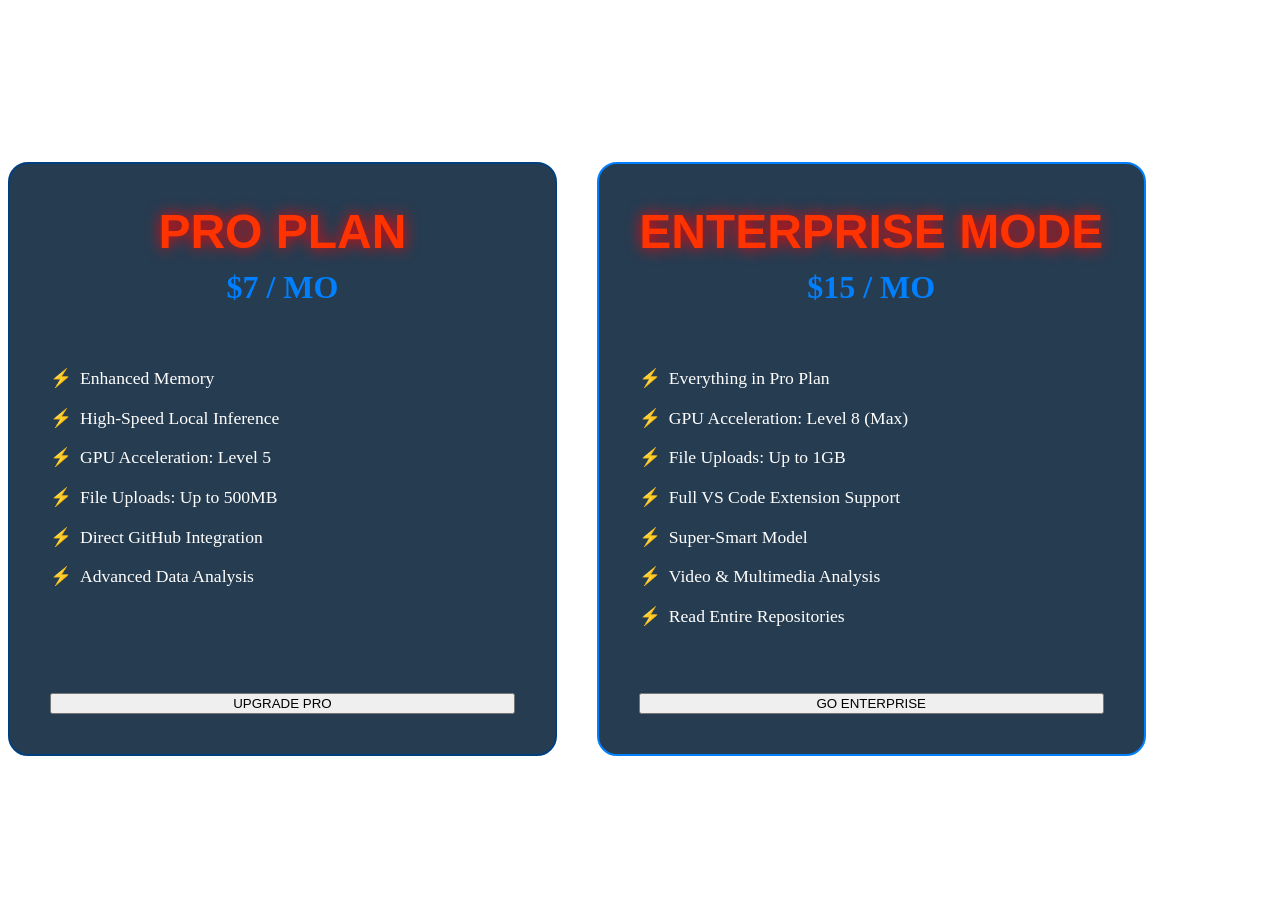
==== pages/transactions/upgrade_plan.html @ 700014f0 "Update upgrade_plan.html" ====
<!DOCTYPE html>
<html lang="en">
<head>
    <meta charset="UTF-8">
    <meta name="viewport" content="width=device-width, initial-scale=1.0">
    <title>Upgrade Your Plan</title>
    <link rel="stylesheet" href="../styles/style.css">
    <style>
        .pricing-container { display: flex; gap: 40px; justify-content: center; align-items: stretch; width: 90%; max-width: 1200px; }
        .plan-card { flex: 1; background: rgba(0, 26, 51, 0.85); border: 2px solid #004080; border-radius: 20px; padding: 40px; display: flex; flex-direction: column; transition: all 0.3s ease; }
        .plan-card:hover { border-color: #00d9ff; box-shadow: 0 0 20px rgba(0, 217, 255, 0.2); }
        .plan-header { text-align: center; margin-bottom: 20px; }
        .plan-title { font-family: 'FlameInferno', sans-serif; font-size: 3rem; color: #ff3300; text-shadow: 0 0 15px #ff0000; margin: 0; }
        .plan-price { font-size: 2rem; color: #0080ff; margin: 10px 0; font-weight: bold; }
        .feature-list { list-style: none; padding: 0; margin: 30px 0; flex-grow: 1; }
        .feature-item { color: #ffffff; font-size: 1.1rem; margin-bottom: 15px; padding-left: 30px; position: relative; line-height: 1.4; }
        .feature-item::before { content: '⚡'; position: absolute; left: 0; color: #00d9ff; }
        .cta-container { display: flex; justify-content: center; margin-top: 20px; }
        .menu-btn { width: 100%; }
    </style>
</head>
<body>
    <div id="app-wrapper">
        <div class="fire-bg-layer">
            <canvas id="fireCanvas"></canvas>
            <div class="smoke-overlay"></div>
        </div>
        <div class="content-ui">
            <div class="pricing-container">
                <div class="plan-card">
                    <div class="plan-header">
                        <h2 class="plan-title">PRO PLAN</h2>
                        <div class="plan-price">$7 / MO</div>
                    </div>
                    <ul class="feature-list">
                        <li class="feature-item">Enhanced Memory</li>
                        <li class="feature-item">High-Speed Local Inference</li>
                        <li class="feature-item">GPU Acceleration: Level 5</li>
                        <li class="feature-item">File Uploads: Up to 500MB</li>
                        <li class="feature-item">Direct GitHub Integration</li>
                        <li class="feature-item">Advanced Data Analysis</li>
                    </ul>
                    <div class="cta-container">
                        <button class="menu-btn glow-target" onclick="location.href='buy_pro.html'">UPGRADE PRO</button>
                    </div>
                </div>
                <div class="plan-card" style="border-color: #0080ff;">
                    <div class="plan-header">
                        <h2 class="plan-title">ENTERPRISE MODE</h2>
                        <div class="plan-price">$15 / MO</div>
                    </div>
                    <ul class="feature-list">
                        <li class="feature-item">Everything in Pro Plan</li>
                        <li class="feature-item">GPU Acceleration: Level 8 (Max)</li>
                        <li class="feature-item">File Uploads: Up to 1GB</li>
                        <li class="feature-item">Full VS Code Extension Support</li>
                        <li class="feature-item">Super-Smart Model</li>
                        <li class="feature-item">Video & Multimedia Analysis</li>
                        <li class="feature-item">Read Entire Repositories</li>
                    </ul>
                    <div class="cta-container">
                        <button class="menu-btn glow-target active-glow" onclick="location.href='buy_enterprise.html'">GO ENTERPRISE</button>
                    </div>
                </div>
            </div>
        </div>
        <svg style="display: none;"><defs><filter id="heat"><feTurbulence type="fractalNoise" baseFrequency="0.01 0.05" numOctaves="2" result="noise" /><feDisplacementMap in="SourceGraphic" in2="noise" scale="5" /></filter></defs></svg>
    </div>
    <script src="../styles/flame_atmosphere.js"></script>
</body>
</html>
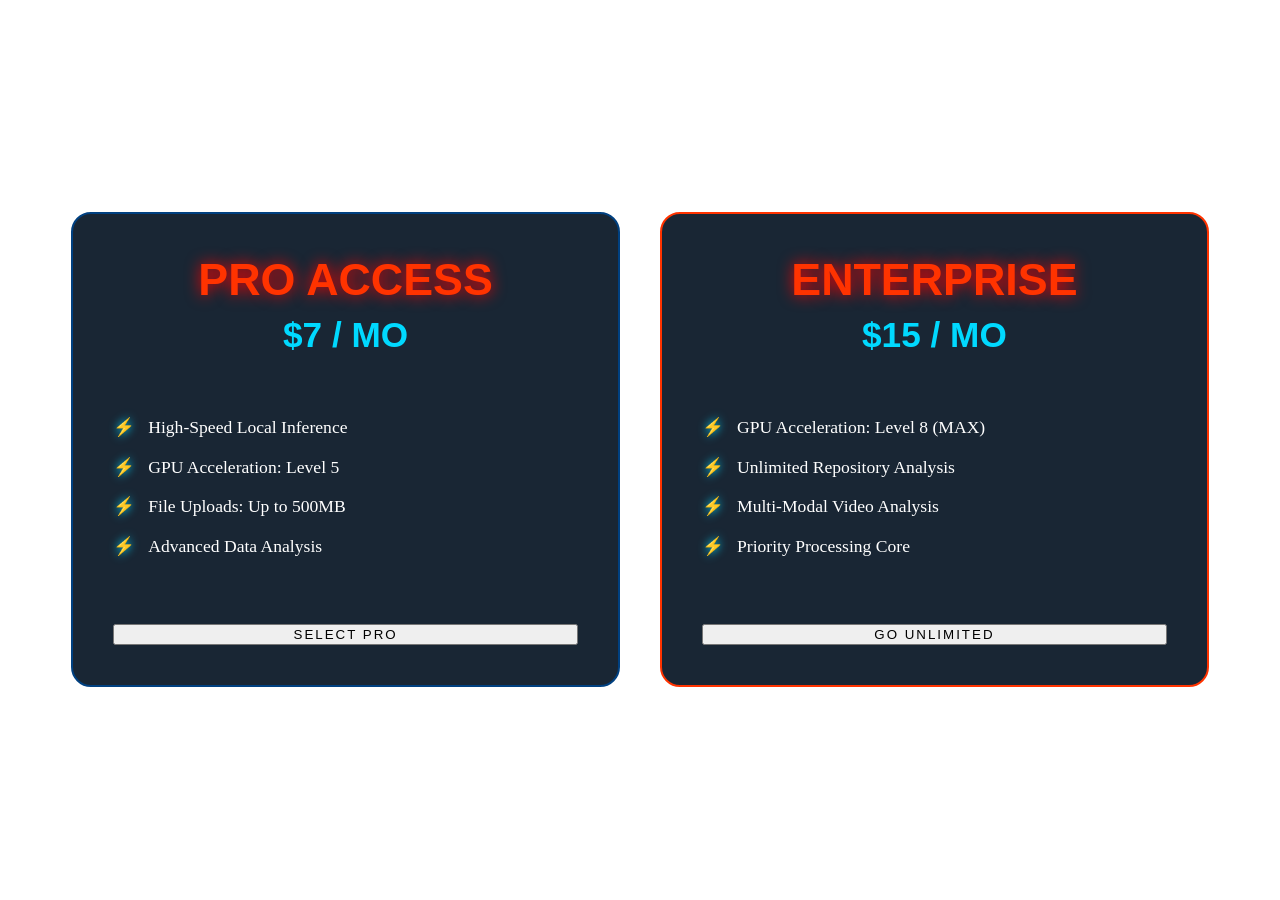
==== commit 0bd72c78: "Update upgrade_plan.html" ====
--- a/pages/transactions/upgrade_plan.html
+++ b/pages/transactions/upgrade_plan.html
@@ -6,17 +6,17 @@
     <title>Upgrade Your Plan</title>
     <link rel="stylesheet" href="../styles/style.css">
     <style>
-        .pricing-container { display: flex; gap: 40px; justify-content: center; align-items: stretch; width: 90%; max-width: 1200px; }
-        .plan-card { flex: 1; background: rgba(0, 26, 51, 0.85); border: 2px solid #004080; border-radius: 20px; padding: 40px; display: flex; flex-direction: column; transition: all 0.3s ease; }
-        .plan-card:hover { border-color: #00d9ff; box-shadow: 0 0 20px rgba(0, 217, 255, 0.2); }
+        .pricing-container { display: flex; gap: 40px; justify-content: center; align-items: stretch; width: 90%; max-width: 1200px; margin: 0 auto; padding-top: 50px; }
+        .plan-card { flex: 1; background: rgba(0, 15, 30, 0.9); border: 2px solid #004080; border-radius: 20px; padding: 40px; display: flex; flex-direction: column; transition: all 0.3s ease; position: relative; overflow: hidden; }
+        .plan-card:hover { border-color: #00d9ff; box-shadow: 0 0 30px rgba(0, 217, 255, 0.3); transform: translateY(-5px); }
         .plan-header { text-align: center; margin-bottom: 20px; }
-        .plan-title { font-family: 'FlameInferno', sans-serif; font-size: 3rem; color: #ff3300; text-shadow: 0 0 15px #ff0000; margin: 0; }
-        .plan-price { font-size: 2rem; color: #0080ff; margin: 10px 0; font-weight: bold; }
+        .plan-title { font-family: 'FlameInferno', sans-serif; font-size: 2.8rem; color: #ff3300; text-shadow: 0 0 15px #ff0000; margin: 0; }
+        .plan-price { font-size: 2.2rem; color: #00d9ff; margin: 10px 0; font-weight: bold; font-family: 'Orbitron', sans-serif; }
         .feature-list { list-style: none; padding: 0; margin: 30px 0; flex-grow: 1; }
-        .feature-item { color: #ffffff; font-size: 1.1rem; margin-bottom: 15px; padding-left: 30px; position: relative; line-height: 1.4; }
-        .feature-item::before { content: '⚡'; position: absolute; left: 0; color: #00d9ff; }
+        .feature-item { color: #ffffff; font-size: 1.1rem; margin-bottom: 15px; padding-left: 35px; position: relative; line-height: 1.4; }
+        .feature-item::before { content: '⚡'; position: absolute; left: 0; color: #00d9ff; filter: drop-shadow(0 0 5px #00d9ff); }
         .cta-container { display: flex; justify-content: center; margin-top: 20px; }
-        .menu-btn { width: 100%; }
+        .menu-btn { width: 100%; text-transform: uppercase; letter-spacing: 2px; }
     </style>
 </head>
 <body>
@@ -29,42 +29,37 @@
             <div class="pricing-container">
                 <div class="plan-card">
                     <div class="plan-header">
-                        <h2 class="plan-title">PRO PLAN</h2>
+                        <h2 class="plan-title">PRO ACCESS</h2>
                         <div class="plan-price">$7 / MO</div>
                     </div>
                     <ul class="feature-list">
-                        <li class="feature-item">Enhanced Memory</li>
                         <li class="feature-item">High-Speed Local Inference</li>
                         <li class="feature-item">GPU Acceleration: Level 5</li>
                         <li class="feature-item">File Uploads: Up to 500MB</li>
-                        <li class="feature-item">Direct GitHub Integration</li>
                         <li class="feature-item">Advanced Data Analysis</li>
                     </ul>
                     <div class="cta-container">
-                        <button class="menu-btn glow-target" onclick="location.href='buy_pro.html'">UPGRADE PRO</button>
+                        <button class="menu-btn glow-target" onclick="location.href='buy_pro.html'">SELECT PRO</button>
                     </div>
                 </div>
-                <div class="plan-card" style="border-color: #0080ff;">
+
+                <div class="plan-card" style="border-color: #ff3300;">
                     <div class="plan-header">
-                        <h2 class="plan-title">ENTERPRISE MODE</h2>
+                        <h2 class="plan-title">ENTERPRISE</h2>
                         <div class="plan-price">$15 / MO</div>
                     </div>
                     <ul class="feature-list">
-                        <li class="feature-item">Everything in Pro Plan</li>
-                        <li class="feature-item">GPU Acceleration: Level 8 (Max)</li>
-                        <li class="feature-item">File Uploads: Up to 1GB</li>
-                        <li class="feature-item">Full VS Code Extension Support</li>
-                        <li class="feature-item">Super-Smart Model</li>
-                        <li class="feature-item">Video & Multimedia Analysis</li>
-                        <li class="feature-item">Read Entire Repositories</li>
+                        <li class="feature-item">GPU Acceleration: Level 8 (MAX)</li>
+                        <li class="feature-item">Unlimited Repository Analysis</li>
+                        <li class="feature-item">Multi-Modal Video Analysis</li>
+                        <li class="feature-item">Priority Processing Core</li>
                     </ul>
                     <div class="cta-container">
-                        <button class="menu-btn glow-target active-glow" onclick="location.href='buy_enterprise.html'">GO ENTERPRISE</button>
+                        <button class="menu-btn glow-target active-glow" onclick="location.href='buy_enterprise.html'">GO UNLIMITED</button>
                     </div>
                 </div>
             </div>
         </div>
-        <svg style="display: none;"><defs><filter id="heat"><feTurbulence type="fractalNoise" baseFrequency="0.01 0.05" numOctaves="2" result="noise" /><feDisplacementMap in="SourceGraphic" in2="noise" scale="5" /></filter></defs></svg>
     </div>
     <script src="../styles/flame_atmosphere.js"></script>
 </body>
